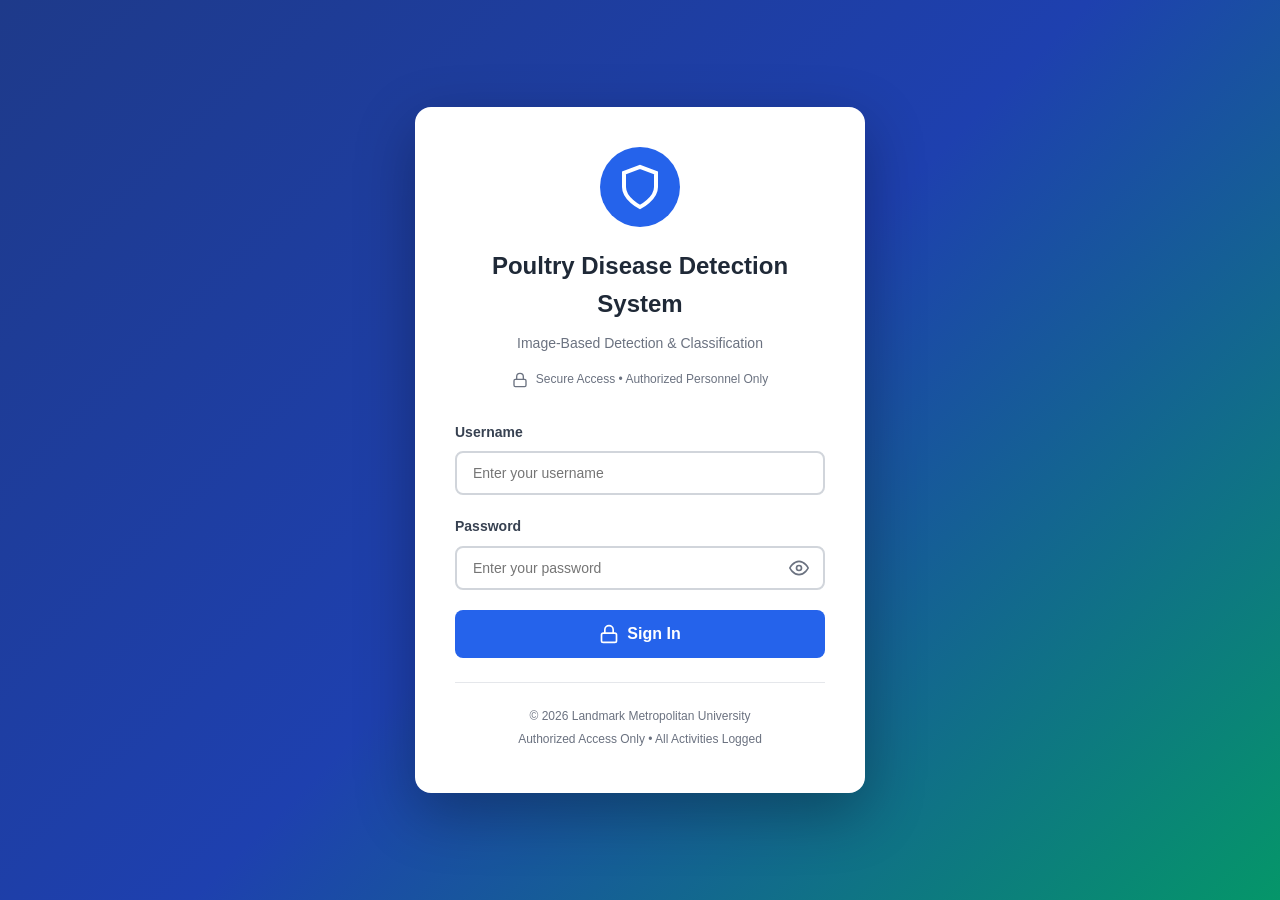
==== index.html @ 33c9f05f "Add files via upload" ====
<!DOCTYPE html>
<html lang="en">
<head>
    <meta charset="UTF-8">
    <meta name="viewport" content="width=device-width, initial-scale=1.0">
    <title>Poultry Disease Detection System - Login</title>
    <link rel="stylesheet" href="styles.css">
</head>
<body>
    <div class="login-container">
        <div class="login-box">
            <div class="login-header">
                <div class="logo-circle">
                    <svg width="48" height="48" viewBox="0 0 24 24" fill="none" stroke="currentColor" stroke-width="2">
                        <path d="M12 22s8-4 8-10V5l-8-3-8 3v7c0 6 8 10 8 10z"></path>
                    </svg>
                </div>
                <h1>Poultry Disease Detection System</h1>
                <p class="subtitle">Image-Based Detection & Classification</p>
                <div class="secure-badge">
                    <svg width="16" height="16" viewBox="0 0 24 24" fill="none" stroke="currentColor" stroke-width="2">
                        <rect x="3" y="11" width="18" height="11" rx="2" ry="2"></rect>
                        <path d="M7 11V7a5 5 0 0 1 10 0v4"></path>
                    </svg>
                    <span>Secure Access • Authorized Personnel Only</span>
                </div>
            </div>

            <form id="loginForm" class="login-form">
                <div class="form-group">
                    <label for="username">Username</label>
                    <input 
                        type="text" 
                        id="username" 
                        name="username" 
                        placeholder="Enter your username" 
                        required
                    />
                </div>

                <div class="form-group">
                    <label for="password">Password</label>
                    <div class="password-input">
                        <input 
                            type="password" 
                            id="password" 
                            name="password" 
                            placeholder="Enter your password" 
                            required
                        />
                        <button type="button" class="toggle-password" id="togglePassword">
                            <svg id="eyeIcon" width="20" height="20" viewBox="0 0 24 24" fill="none" stroke="currentColor" stroke-width="2">
                                <path d="M1 12s4-8 11-8 11 8 11 8-4 8-11 8-11-8-11-8z"></path>
                                <circle cx="12" cy="12" r="3"></circle>
                            </svg>
                        </button>
                    </div>
                </div>

                <div id="errorMessage" class="error-message" style="display: none;">
                    <svg width="20" height="20" viewBox="0 0 24 24" fill="none" stroke="currentColor" stroke-width="2">
                        <circle cx="12" cy="12" r="10"></circle>
                        <line x1="12" y1="8" x2="12" y2="12"></line>
                        <line x1="12" y1="16" x2="12.01" y2="16"></line>
                    </svg>
                    <span id="errorText">Invalid username or password</span>
                </div>

                <button type="submit" class="login-button">
                    <svg width="20" height="20" viewBox="0 0 24 24" fill="none" stroke="currentColor" stroke-width="2">
                        <rect x="3" y="11" width="18" height="11" rx="2" ry="2"></rect>
                        <path d="M7 11V7a5 5 0 0 1 10 0v4"></path>
                    </svg>
                    Sign In
                </button>
            </form>

            <div class="login-footer">
                <p>© 2026 Landmark Metropolitan University</p>
                <p>Authorized Access Only • All Activities Logged</p>
            </div>
        </div>
    </div>

    <script src="app.js"></script>
</body>
</html>
---- styles.css ----
/* Reset and Base Styles */
* {
    margin: 0;
    padding: 0;
    box-sizing: border-box;
}

body {
    font-family: -apple-system, BlinkMacSystemFont, 'Segoe UI', Roboto, 'Helvetica Neue', Arial, sans-serif;
    line-height: 1.6;
    color: #333;
    background-color: #f5f5f5;
}

/* Login Page Styles */
.login-container {
    min-height: 100vh;
    display: flex;
    align-items: center;
    justify-content: center;
    background: linear-gradient(135deg, #1e3a8a 0%, #1e40af 50%, #059669 100%);
    padding: 20px;
}

.login-box {
    background: white;
    border-radius: 16px;
    box-shadow: 0 20px 60px rgba(0, 0, 0, 0.3);
    max-width: 450px;
    width: 100%;
    padding: 40px;
}

.login-header {
    text-align: center;
    margin-bottom: 32px;
}

.logo-circle {
    width: 80px;
    height: 80px;
    background: #2563eb;
    border-radius: 50%;
    display: flex;
    align-items: center;
    justify-content: center;
    margin: 0 auto 20px;
    color: white;
}

.login-header h1 {
    font-size: 24px;
    font-weight: 700;
    color: #1f2937;
    margin-bottom: 8px;
}

.subtitle {
    color: #6b7280;
    font-size: 14px;
    margin-bottom: 16px;
}

.secure-badge {
    display: flex;
    align-items: center;
    justify-content: center;
    gap: 8px;
    color: #6b7280;
    font-size: 12px;
}

.secure-badge svg {
    color: #6b7280;
}

.login-form {
    margin-bottom: 24px;
}

.form-group {
    margin-bottom: 20px;
}

.form-group label {
    display: block;
    font-size: 14px;
    font-weight: 600;
    color: #374151;
    margin-bottom: 8px;
}

.form-group input {
    width: 100%;
    padding: 12px 16px;
    border: 2px solid #d1d5db;
    border-radius: 8px;
    font-size: 14px;
    transition: all 0.3s;
}

.form-group input:focus {
    outline: none;
    border-color: #2563eb;
}

.password-input {
    position: relative;
}

.toggle-password {
    position: absolute;
    right: 12px;
    top: 50%;
    transform: translateY(-50%);
    background: none;
    border: none;
    cursor: pointer;
    color: #6b7280;
    padding: 4px;
    display: flex;
    align-items: center;
}

.toggle-password:hover {
    color: #374151;
}

.error-message {
    background: #fef2f2;
    border-left: 4px solid #ef4444;
    padding: 12px;
    border-radius: 8px;
    display: flex;
    align-items: center;
    gap: 8px;
    margin-bottom: 20px;
}

.error-message svg {
    color: #ef4444;
    flex-shrink: 0;
}

.error-message span {
    color: #b91c1c;
    font-size: 14px;
    font-weight: 600;
}

.login-button {
    width: 100%;
    padding: 14px;
    background: #2563eb;
    color: white;
    border: none;
    border-radius: 8px;
    font-size: 16px;
    font-weight: 600;
    cursor: pointer;
    display: flex;
    align-items: center;
    justify-content: center;
    gap: 8px;
    transition: background 0.3s;
}

.login-button:hover {
    background: #1d4ed8;
}

.login-footer {
    text-align: center;
    padding-top: 24px;
    border-top: 1px solid #e5e7eb;
    color: #6b7280;
    font-size: 12px;
}

.login-footer p {
    margin-bottom: 4px;
}

/* Dashboard Styles */
.dashboard {
    min-height: 100vh;
    display: flex;
    flex-direction: column;
}

.top-nav {
    background: white;
    border-bottom: 1px solid #e5e7eb;
    box-shadow: 0 1px 3px rgba(0, 0, 0, 0.1);
}

.nav-container {
    max-width: 1400px;
    margin: 0 auto;
    padding: 16px 24px;
    display: flex;
    align-items: center;
    justify-content: space-between;
}

.nav-brand {
    display: flex;
    align-items: center;
    gap: 16px;
}

.nav-logo {
    width: 40px;
    height: 40px;
    color: #2563eb;
}

.nav-brand h1 {
    font-size: 18px;
    font-weight: 700;
    color: #1f2937;
}

.nav-brand p {
    font-size: 13px;
    color: #6b7280;
}

.nav-actions {
    display: flex;
    align-items: center;
    gap: 12px;
}

.nav-user {
    display: flex;
    align-items: center;
    gap: 8px;
    background: #f3f4f6;
    padding: 8px 16px;
    border-radius: 8px;
}

.nav-user svg {
    color: #6b7280;
    width: 20px;
    height: 20px;
}

.nav-user span {
    font-size: 14px;
    font-weight: 600;
    color: #374151;
}

.logout-btn {
    display: flex;
    align-items: center;
    gap: 8px;
    padding: 10px 20px;
    background: #ef4444;
    color: white;
    border: none;
    border-radius: 8px;
    font-size: 14px;
    font-weight: 600;
    cursor: pointer;
    transition: background 0.3s;
}

.logout-btn:hover {
    background: #dc2626;
}

.logout-btn svg {
    width: 16px;
    height: 16px;
}

.main-content {
    max-width: 1400px;
    margin: 0 auto;
    padding: 24px;
    width: 100%;
}

.page-header {
    background: linear-gradient(135deg, #2563eb 0%, #1d4ed8 100%);
    color: white;
    padding: 32px;
    border-radius: 12px;
    margin-bottom: 24px;
    box-shadow: 0 4px 6px rgba(0, 0, 0, 0.1);
}

.page-header.admin {
    background: linear-gradient(135deg, #7c3aed 0%, #6d28d9 100%);
}

.page-header.farmer {
    background: linear-gradient(135deg, #059669 0%, #047857 100%);
}

.page-header h1 {
    font-size: 32px;
    font-weight: 700;
    margin-bottom: 8px;
}

.page-header p {
    font-size: 14px;
    opacity: 0.9;
}

.stats-grid {
    display: grid;
    grid-template-columns: repeat(auto-fit, minmax(250px, 1fr));
    gap: 20px;
    margin-bottom: 24px;
}

.stat-card {
    background: white;
    padding: 24px;
    border-radius: 12px;
    box-shadow: 0 1px 3px rgba(0, 0, 0, 0.1);
    border-left: 4px solid;
}

.stat-card.blue { border-left-color: #2563eb; }
.stat-card.green { border-left-color: #059669; }
.stat-card.red { border-left-color: #ef4444; }
.stat-card.purple { border-left-color: #7c3aed; }
.stat-card.orange { border-left-color: #f59e0b; }

.stat-header {
    display: flex;
    justify-content: space-between;
    align-items: center;
    margin-bottom: 12px;
}

.stat-icon {
    width: 32px;
    height: 32px;
}

.stat-icon.blue { color: #2563eb; }
.stat-icon.green { color: #059669; }
.stat-icon.red { color: #ef4444; }
.stat-icon.purple { color: #7c3aed; }
.stat-icon.orange { color: #f59e0b; }

.stat-label {
    font-size: 12px;
    color: #6b7280;
}

.stat-value {
    font-size: 36px;
    font-weight: 700;
    color: #1f2937;
    margin-bottom: 4px;
}

.stat-description {
    font-size: 13px;
    color: #6b7280;
}

.card {
    background: white;
    border-radius: 12px;
    box-shadow: 0 1px 3px rgba(0, 0, 0, 0.1);
    padding: 24px;
    margin-bottom: 24px;
}

.card-header {
    display: flex;
    justify-content: space-between;
    align-items: center;
    margin-bottom: 20px;
}

.card-title {
    font-size: 20px;
    font-weight: 700;
    color: #1f2937;
    display: flex;
    align-items: center;
    gap: 8px;
}

.card-title svg {
    width: 24px;
    height: 24px;
    color: #2563eb;
}

.btn {
    padding: 10px 20px;
    border: none;
    border-radius: 8px;
    font-size: 14px;
    font-weight: 600;
    cursor: pointer;
    display: inline-flex;
    align-items: center;
    gap: 8px;
    transition: all 0.3s;
}

.btn svg {
    width: 16px;
    height: 16px;
}

.btn-primary {
    background: #2563eb;
    color: white;
}

.btn-primary:hover {
    background: #1d4ed8;
}

.btn-success {
    background: #059669;
    color: white;
}

.btn-success:hover {
    background: #047857;
}

.btn-danger {
    background: #ef4444;
    color: white;
}

.btn-danger:hover {
    background: #dc2626;
}

.btn-secondary {
    background: #6b7280;
    color: white;
}

.btn-secondary:hover {
    background: #4b5563;
}

.table-container {
    overflow-x: auto;
}

table {
    width: 100%;
    border-collapse: collapse;
}

thead {
    background: #f9fafb;
}

th {
    padding: 12px 16px;
    text-align: left;
    font-size: 12px;
    font-weight: 600;
    color: #6b7280;
    text-transform: uppercase;
    border-bottom: 2px solid #e5e7eb;
}

td {
    padding: 16px;
    border-bottom: 1px solid #e5e7eb;
    font-size: 14px;
    color: #374151;
}

tr:hover {
    background: #f9fafb;
}

.badge {
    display: inline-block;
    padding: 4px 12px;
    border-radius: 12px;
    font-size: 12px;
    font-weight: 600;
}

.badge.success {
    background: #d1fae5;
    color: #065f46;
}

.badge.warning {
    background: #fef3c7;
    color: #92400e;
}

.badge.danger {
    background: #fee2e2;
    color: #991b1b;
}

.badge.info {
    background: #dbeafe;
    color: #1e40af;
}

.badge.purple {
    background: #ede9fe;
    color: #5b21b6;
}

.action-buttons {
    display: flex;
    gap: 8px;
}

.icon-btn {
    background: none;
    border: none;
    cursor: pointer;
    padding: 4px;
    border-radius: 4px;
    transition: background 0.3s;
}

.icon-btn:hover {
    background: #f3f4f6;
}

.icon-btn svg {
    width: 18px;
    height: 18px;
}

.icon-btn.edit svg {
    color: #2563eb;
}

.icon-btn.delete svg {
    color: #ef4444;
}

/* Modal Styles */
.modal {
    display: none;
    position: fixed;
    top: 0;
    left: 0;
    width: 100%;
    height: 100%;
    background: rgba(0, 0, 0, 0.5);
    z-index: 1000;
    align-items: center;
    justify-content: center;
}

.modal.active {
    display: flex;
}

.modal-content {
    background: white;
    border-radius: 12px;
    padding: 32px;
    max-width: 600px;
    width: 90%;
    max-height: 90vh;
    overflow-y: auto;
}

.modal-header {
    display: flex;
    justify-content: space-between;
    align-items: center;
    margin-bottom: 24px;
}

.modal-header h2 {
    font-size: 24px;
    font-weight: 700;
    color: #1f2937;
}

.close-modal {
    background: none;
    border: none;
    cursor: pointer;
    padding: 4px;
    color: #6b7280;
}

.close-modal:hover {
    color: #374151;
}

.close-modal svg {
    width: 24px;
    height: 24px;
}

.form-grid {
    display: grid;
    grid-template-columns: repeat(2, 1fr);
    gap: 16px;
    margin-bottom: 24px;
}

.form-group.full-width {
    grid-column: 1 / -1;
}

.modal-footer {
    display: flex;
    justify-content: flex-end;
    gap: 12px;
    margin-top: 24px;
}

/* Tab Styles */
.tabs {
    display: flex;
    gap: 16px;
    border-bottom: 2px solid #e5e7eb;
    margin-bottom: 24px;
}

.tab {
    padding: 12px 24px;
    background: none;
    border: none;
    font-size: 15px;
    font-weight: 600;
    color: #6b7280;
    cursor: pointer;
    border-bottom: 3px solid transparent;
    transition: all 0.3s;
}

.tab.active {
    color: #2563eb;
    border-bottom-color: #2563eb;
}

.tab-content {
    display: none;
}

.tab-content.active {
    display: block;
}

/* Empty State */
.empty-state {
    text-align: center;
    padding: 60px 20px;
    color: #6b7280;
}

.empty-state svg {
    width: 64px;
    height: 64px;
    margin: 0 auto 16px;
    opacity: 0.3;
}

.empty-state p {
    font-size: 16px;
    margin-bottom: 8px;
}

.empty-state small {
    font-size: 14px;
}

/* Responsive */
@media (max-width: 768px) {
    .stats-grid {
        grid-template-columns: 1fr;
    }

    .form-grid {
        grid-template-columns: 1fr;
    }

    .nav-container {
        flex-direction: column;
        gap: 12px;
    }

    .card-header {
        flex-direction: column;
        align-items: flex-start;
        gap: 12px;
    }
}

/* Utility Classes */
.text-center {
    text-align: center;
}

.mb-0 { margin-bottom: 0; }
.mb-1 { margin-bottom: 8px; }
.mb-2 { margin-bottom: 16px; }
.mb-3 { margin-bottom: 24px; }

.mt-0 { margin-top: 0; }
.mt-1 { margin-top: 8px; }
.mt-2 { margin-top: 16px; }
.mt-3 { margin-top: 24px; }

.hidden {
    display: none !important;
}

/* Farmer Dashboard Specific */
.next-scan-info {
    background: rgba(255, 255, 255, 0.15);
    padding: 16px 24px;
    border-radius: 12px;
    text-align: right;
}

.alert-banner {
    background: linear-gradient(135deg, #dc2626 0%, #ef4444 100%);
    color: white;
    padding: 20px 24px;
    border-radius: 12px;
    margin-bottom: 24px;
    box-shadow: 0 4px 6px rgba(0, 0, 0, 0.1);
    animation: slideDown 0.3s ease;
}

@keyframes slideDown {
    from {
        opacity: 0;
        transform: translateY(-20px);
    }
    to {
        opacity: 1;
        transform: translateY(0);
    }
}

@keyframes pulse {
    0%, 100% {
        opacity: 1;
    }
    50% {
        opacity: 0.5;
    }
}

/* Camera Feed Styles */
.camera-container {
    position: relative;
    background: #000;
    border-radius: 8px;
    overflow: hidden;
    aspect-ratio: 16/9;
    margin-bottom: 16px;
}

.camera-placeholder {
    display: flex;
    flex-direction: column;
    align-items: center;
    justify-content: center;
    height: 100%;
    color: #6b7280;
    padding: 40px;
    text-align: center;
}

.camera-placeholder svg {
    margin-bottom: 16px;
    opacity: 0.5;
}

.camera-placeholder p {
    margin-bottom: 16px;
    font-size: 16px;
}

.camera-image,
.detection-canvas {
    width: 100%;
    height: 100%;
    object-fit: contain;
}

.detection-canvas {
    position: absolute;
    top: 0;
    left: 0;
}

.camera-info {
    position: absolute;
    top: 16px;
    left: 16px;
    color: white;
    z-index: 10;
}

/* Scan Controls */
.scan-controls {
    margin-bottom: 16px;
}

.button-group {
    display: flex;
    gap: 12px;
}

.btn-large {
    flex: 1;
    padding: 16px 24px;
    font-size: 16px;
}

.scan-progress {
    margin-bottom: 16px;
    padding: 16px;
    background: #f3f4f6;
    border-radius: 8px;
}

.progress-bar {
    width: 100%;
    height: 8px;
    background: #e5e7eb;
    border-radius: 4px;
    overflow: hidden;
    margin-bottom: 12px;
}

.progress-fill {
    height: 100%;
    background: linear-gradient(90deg, #2563eb 0%, #3b82f6 100%);
    width: 0%;
    transition: width 0.3s ease;
    border-radius: 4px;
}

#scanStatus {
    margin: 0;
    font-size: 14px;
    font-weight: 600;
    color: #374151;
    text-align: center;
}

/* Detection Results */
.detection-results {
    padding: 16px;
    background: #f9fafb;
    border-radius: 8px;
}

.detection-stat {
    text-align: center;
    padding: 16px;
    border-radius: 8px;
    border-left: 4px solid;
}

.detection-stat.healthy {
    background: #d1fae5;
    border-left-color: #059669;
}

.detection-stat.coccidiosis {
    background: #fee2e2;
    border-left-color: #ef4444;
}

.detection-stat.salmonella {
    background: #fed7aa;
    border-left-color: #f97316;
}

.detection-stat.other {
    background: #fef3c7;
    border-left-color: #eab308;
}

.detection-label {
    font-size: 12px;
    color: #6b7280;
    margin-bottom: 4px;
    font-weight: 600;
    text-transform: uppercase;
}

.detection-value {
    font-size: 28px;
    font-weight: 700;
    color: #1f2937;
}

/* Notifications List */
.notifications-list {
    max-height: 500px;
    overflow-y: auto;
}

.notification-item {
    padding: 16px;
    border-bottom: 1px solid #e5e7eb;
    cursor: pointer;
    transition: background 0.2s;
}

.notification-item:hover {
    background: #f9fafb;
}

.notification-item:last-child {
    border-bottom: none;
}

.notification-item.unread {
    background: #eff6ff;
    border-left: 4px solid #2563eb;
}

.notification-item.critical {
    background: #fef2f2;
    border-left: 4px solid #ef4444;
}

.notification-item.warning {
    background: #fffbeb;
    border-left: 4px solid #f59e0b;
}

.notification-header {
    display: flex;
    justify-content: space-between;
    align-items: start;
    margin-bottom: 8px;
}

.notification-title {
    font-weight: 700;
    font-size: 14px;
    color: #1f2937;
}

.notification-time {
    font-size: 12px;
    color: #6b7280;
}

.notification-message {
    font-size: 13px;
    color: #4b5563;
    margin-bottom: 8px;
}

.notification-meta {
    display: flex;
    gap: 16px;
    font-size: 12px;
    color: #6b7280;
}

.vet-response {
    margin-top: 12px;
    padding: 12px;
    background: #dbeafe;
    border-radius: 6px;
    border-left: 3px solid #2563eb;
}

.vet-response-header {
    font-weight: 700;
    font-size: 12px;
    color: #1e40af;
    margin-bottom: 4px;
}

.vet-response-text {
    font-size: 13px;
    color: #1e3a8a;
}

/* Responsive adjustments */
@media (max-width: 1024px) {
    .main-content > div[style*="grid-template-columns: 2fr 1fr"] {
        grid-template-columns: 1fr !important;
    }
}

select {
    width: 100%;
    padding: 12px 16px;
    border: 2px solid #d1d5db;
    border-radius: 8px;
    font-size: 14px;
    transition: all 0.3s;
    background: white;
}

select:focus {
    outline: none;
    border-color: #2563eb;
}
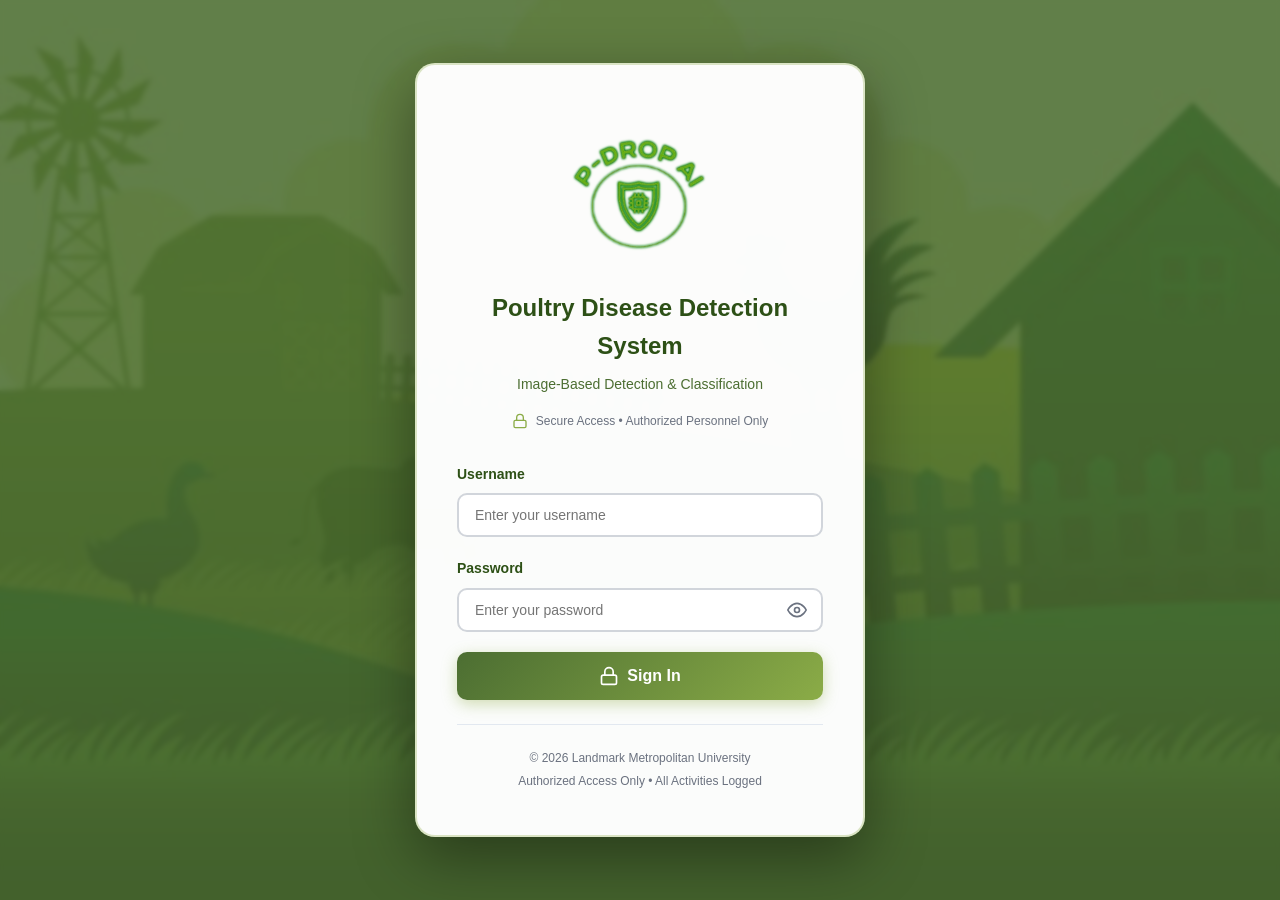
==== commit f7820000: "doen" ====
--- a/index.html
+++ b/index.html
@@ -11,9 +11,7 @@
         <div class="login-box">
             <div class="login-header">
                 <div class="logo-circle">
-                    <svg width="48" height="48" viewBox="0 0 24 24" fill="none" stroke="currentColor" stroke-width="2">
-                        <path d="M12 22s8-4 8-10V5l-8-3-8 3v7c0 6 8 10 8 10z"></path>
-                    </svg>
+                    <img src="logo/logo.png" alt="">
                 </div>
                 <h1>Poultry Disease Detection System</h1>
                 <p class="subtitle">Image-Based Detection & Classification</p>
--- a/styles.css
+++ b/styles.css
@@ -8,8 +8,9 @@
 body {
     font-family: -apple-system, BlinkMacSystemFont, 'Segoe UI', Roboto, 'Helvetica Neue', Arial, sans-serif;
     line-height: 1.6;
-    color: #333;
-    background-color: #f5f5f5;
+    color: #2d3748;
+    background: #f7fafc;
+    min-height: 100vh;
 }
 
 /* Login Page Styles */
@@ -18,17 +19,32 @@
     display: flex;
     align-items: center;
     justify-content: center;
-    background: linear-gradient(135deg, #1e3a8a 0%, #1e40af 50%, #059669 100%);
+    background: url('background/back1.JPG') center center / cover no-repeat;
+    position: relative;
     padding: 20px;
 }
 
+.login-container::before {
+    content: '';
+    position: absolute;
+    top: 0;
+    left: 0;
+    right: 0;
+    bottom: 0;
+    background: rgba(76, 110, 50, 0.85);
+    backdrop-filter: blur(2px);
+}
+
 .login-box {
-    background: white;
-    border-radius: 16px;
-    box-shadow: 0 20px 60px rgba(0, 0, 0, 0.3);
+    background: rgba(255, 255, 255, 0.98);
+    border-radius: 20px;
+    box-shadow: 0 20px 60px rgba(0, 0, 0, 0.4);
     max-width: 450px;
     width: 100%;
     padding: 40px;
+    position: relative;
+    z-index: 1;
+    border: 2px solid rgba(139, 172, 71, 0.3);
 }
 
 .login-header {
@@ -37,26 +53,23 @@
 }
 
 .logo-circle {
-    width: 80px;
-    height: 80px;
-    background: #2563eb;
-    border-radius: 50%;
-    display: flex;
-    align-items: center;
-    justify-content: center;
-    margin: 0 auto 20px;
-    color: white;
-}
+    img{
+     height: 11em;
+     width: 11em;
+     filter: drop-shadow(0 0 1px green)
+             drop-shadow(0 0 1px green);
+    }
+ }
 
 .login-header h1 {
     font-size: 24px;
     font-weight: 700;
-    color: #1f2937;
+    color: #2d5016;
     margin-bottom: 8px;
 }
 
 .subtitle {
-    color: #6b7280;
+    color: #4c6e32;
     font-size: 14px;
     margin-bottom: 16px;
 }
@@ -71,7 +84,7 @@
 }
 
 .secure-badge svg {
-    color: #6b7280;
+    color: #8bac47;
 }
 
 .login-form {
@@ -86,7 +99,7 @@
     display: block;
     font-size: 14px;
     font-weight: 600;
-    color: #374151;
+    color: #2d5016;
     margin-bottom: 8px;
 }
 
@@ -94,14 +107,15 @@
     width: 100%;
     padding: 12px 16px;
     border: 2px solid #d1d5db;
-    border-radius: 8px;
+    border-radius: 10px;
     font-size: 14px;
     transition: all 0.3s;
 }
 
 .form-group input:focus {
     outline: none;
-    border-color: #2563eb;
+    border-color: #8bac47;
+    box-shadow: 0 0 0 3px rgba(139, 172, 71, 0.1);
 }
 
 .password-input {
@@ -123,12 +137,12 @@
 }
 
 .toggle-password:hover {
-    color: #374151;
+    color: #2d3748;
 }
 
 .error-message {
-    background: #fef2f2;
-    border-left: 4px solid #ef4444;
+    background: #fff5f5;
+    border-left: 4px solid #fc8181;
     padding: 12px;
     border-radius: 8px;
     display: flex;
@@ -138,12 +152,12 @@
 }
 
 .error-message svg {
-    color: #ef4444;
+    color: #fc8181;
     flex-shrink: 0;
 }
 
 .error-message span {
-    color: #b91c1c;
+    color: #c53030;
     font-size: 14px;
     font-weight: 600;
 }
@@ -151,10 +165,10 @@
 .login-button {
     width: 100%;
     padding: 14px;
-    background: #2563eb;
+    background: linear-gradient(135deg, #4c6e32 0%, #8bac47 100%);
     color: white;
     border: none;
-    border-radius: 8px;
+    border-radius: 10px;
     font-size: 16px;
     font-weight: 600;
     cursor: pointer;
@@ -162,17 +176,19 @@
     align-items: center;
     justify-content: center;
     gap: 8px;
-    transition: background 0.3s;
+    transition: all 0.3s;
+    box-shadow: 0 4px 15px rgba(139, 172, 71, 0.4);
 }
 
 .login-button:hover {
-    background: #1d4ed8;
+    transform: translateY(-2px);
+    box-shadow: 0 6px 20px rgba(139, 172, 71, 0.5);
 }
 
 .login-footer {
     text-align: center;
     padding-top: 24px;
-    border-top: 1px solid #e5e7eb;
+    border-top: 1px solid #e2e8f0;
     color: #6b7280;
     font-size: 12px;
 }
@@ -186,12 +202,13 @@
     min-height: 100vh;
     display: flex;
     flex-direction: column;
+    background: linear-gradient(to bottom, #f8f9fa 0%, #e9f0e5 100%);
 }
 
 .top-nav {
-    background: white;
-    border-bottom: 1px solid #e5e7eb;
-    box-shadow: 0 1px 3px rgba(0, 0, 0, 0.1);
+    background: linear-gradient(135deg, #4c6e32 0%, #5d8337 100%);
+    box-shadow: 0 2px 10px rgba(0, 0, 0, 0.1);
+    border-bottom: 3px solid #8bac47;
 }
 
 .nav-container {
@@ -212,18 +229,18 @@
 .nav-logo {
     width: 40px;
     height: 40px;
-    color: #2563eb;
+    color: #d4e157;
 }
 
 .nav-brand h1 {
     font-size: 18px;
     font-weight: 700;
-    color: #1f2937;
+    color: white;
 }
 
 .nav-brand p {
     font-size: 13px;
-    color: #6b7280;
+    color: rgba(255, 255, 255, 0.9);
 }
 
 .nav-actions {
@@ -236,13 +253,14 @@
     display: flex;
     align-items: center;
     gap: 8px;
-    background: #f3f4f6;
+    background: rgba(255, 255, 255, 0.15);
     padding: 8px 16px;
-    border-radius: 8px;
+    border-radius: 10px;
+    backdrop-filter: blur(10px);
 }
 
 .nav-user svg {
-    color: #6b7280;
+    color: #d4e157;
     width: 20px;
     height: 20px;
 }
@@ -250,7 +268,7 @@
 .nav-user span {
     font-size: 14px;
     font-weight: 600;
-    color: #374151;
+    color: white;
 }
 
 .logout-btn {
@@ -258,18 +276,20 @@
     align-items: center;
     gap: 8px;
     padding: 10px 20px;
-    background: #ef4444;
+    background: #dc3545;
     color: white;
     border: none;
-    border-radius: 8px;
+    border-radius: 10px;
     font-size: 14px;
     font-weight: 600;
     cursor: pointer;
-    transition: background 0.3s;
+    transition: all 0.3s;
 }
 
 .logout-btn:hover {
-    background: #dc2626;
+    background: #c82333;
+    transform: translateY(-1px);
+    box-shadow: 0 4px 12px rgba(220, 53, 69, 0.3);
 }
 
 .logout-btn svg {
@@ -285,31 +305,49 @@
 }
 
 .page-header {
-    background: linear-gradient(135deg, #2563eb 0%, #1d4ed8 100%);
+    background: linear-gradient(135deg, #4c6e32 0%, #6d9138 100%);
     color: white;
     padding: 32px;
-    border-radius: 12px;
+    border-radius: 16px;
     margin-bottom: 24px;
-    box-shadow: 0 4px 6px rgba(0, 0, 0, 0.1);
+    box-shadow: 0 4px 20px rgba(76, 110, 50, 0.3);
+    position: relative;
+    overflow: hidden;
+}
+
+.page-header::before {
+    content: '';
+    position: absolute;
+    top: -50%;
+    right: -10%;
+    width: 400px;
+    height: 400px;
+    background: url('background/back1.JPG') center center / cover no-repeat;
+    opacity: 0.15;
+    border-radius: 50%;
 }
 
 .page-header.admin {
-    background: linear-gradient(135deg, #7c3aed 0%, #6d28d9 100%);
+    background: linear-gradient(135deg, #5d8337 0%, #7aa83f 100%);
 }
 
 .page-header.farmer {
-    background: linear-gradient(135deg, #059669 0%, #047857 100%);
+    background: linear-gradient(135deg, #4c6e32 0%, #6d9138 100%);
 }
 
 .page-header h1 {
     font-size: 32px;
     font-weight: 700;
     margin-bottom: 8px;
+    position: relative;
+    z-index: 1;
 }
 
 .page-header p {
     font-size: 14px;
-    opacity: 0.9;
+    opacity: 0.95;
+    position: relative;
+    z-index: 1;
 }
 
 .stats-grid {
@@ -322,15 +360,21 @@
 .stat-card {
     background: white;
     padding: 24px;
-    border-radius: 12px;
-    box-shadow: 0 1px 3px rgba(0, 0, 0, 0.1);
+    border-radius: 16px;
+    box-shadow: 0 2px 10px rgba(0, 0, 0, 0.08);
     border-left: 4px solid;
-}
-
-.stat-card.blue { border-left-color: #2563eb; }
-.stat-card.green { border-left-color: #059669; }
-.stat-card.red { border-left-color: #ef4444; }
-.stat-card.purple { border-left-color: #7c3aed; }
+    transition: all 0.3s;
+}
+
+.stat-card:hover {
+    transform: translateY(-4px);
+    box-shadow: 0 8px 20px rgba(0, 0, 0, 0.12);
+}
+
+.stat-card.blue { border-left-color: #5d8337; }
+.stat-card.green { border-left-color: #8bac47; }
+.stat-card.red { border-left-color: #dc3545; }
+.stat-card.purple { border-left-color: #7aa83f; }
 .stat-card.orange { border-left-color: #f59e0b; }
 
 .stat-header {
@@ -345,21 +389,24 @@
     height: 32px;
 }
 
-.stat-icon.blue { color: #2563eb; }
-.stat-icon.green { color: #059669; }
-.stat-icon.red { color: #ef4444; }
-.stat-icon.purple { color: #7c3aed; }
+.stat-icon.blue { color: #5d8337; }
+.stat-icon.green { color: #8bac47; }
+.stat-icon.red { color: #dc3545; }
+.stat-icon.purple { color: #7aa83f; }
 .stat-icon.orange { color: #f59e0b; }
 
 .stat-label {
     font-size: 12px;
     color: #6b7280;
+    text-transform: uppercase;
+    font-weight: 600;
+    letter-spacing: 0.5px;
 }
 
 .stat-value {
     font-size: 36px;
     font-weight: 700;
-    color: #1f2937;
+    color: #2d3748;
     margin-bottom: 4px;
 }
 
@@ -370,8 +417,8 @@
 
 .card {
     background: white;
-    border-radius: 12px;
-    box-shadow: 0 1px 3px rgba(0, 0, 0, 0.1);
+    border-radius: 16px;
+    box-shadow: 0 2px 10px rgba(0, 0, 0, 0.08);
     padding: 24px;
     margin-bottom: 24px;
 }
@@ -381,12 +428,14 @@
     justify-content: space-between;
     align-items: center;
     margin-bottom: 20px;
+    padding-bottom: 16px;
+    border-bottom: 2px solid #f7fafc;
 }
 
 .card-title {
     font-size: 20px;
     font-weight: 700;
-    color: #1f2937;
+    color: #2d3748;
     display: flex;
     align-items: center;
     gap: 8px;
@@ -395,13 +444,13 @@
 .card-title svg {
     width: 24px;
     height: 24px;
-    color: #2563eb;
+    color: #6d9138;
 }
 
 .btn {
     padding: 10px 20px;
     border: none;
-    border-radius: 8px;
+    border-radius: 10px;
     font-size: 14px;
     font-weight: 600;
     cursor: pointer;
@@ -417,30 +466,33 @@
 }
 
 .btn-primary {
-    background: #2563eb;
+    background: linear-gradient(135deg, #4c6e32 0%, #8bac47 100%);
     color: white;
+    box-shadow: 0 2px 8px rgba(139, 172, 71, 0.3);
 }
 
 .btn-primary:hover {
-    background: #1d4ed8;
+    transform: translateY(-2px);
+    box-shadow: 0 4px 12px rgba(139, 172, 71, 0.4);
 }
 
 .btn-success {
-    background: #059669;
+    background: #8bac47;
     color: white;
 }
 
 .btn-success:hover {
-    background: #047857;
+    background: #7a9b3d;
+    transform: translateY(-1px);
 }
 
 .btn-danger {
-    background: #ef4444;
+    background: #dc3545;
     color: white;
 }
 
 .btn-danger:hover {
-    background: #dc2626;
+    background: #c82333;
 }
 
 .btn-secondary {
@@ -451,30 +503,6 @@
 .btn-secondary:hover {
     background: #4b5563;
 }
-
-.table-container {
-    overflow-x: auto;
-}
-
-table {
-    width: 100%;
-    border-collapse: collapse;
-}
-
-thead {
-    background: #f9fafb;
-}
-
-th {
-    padding: 12px 16px;
-    text-align: left;
-    font-size: 12px;
-    font-weight: 600;
-    color: #6b7280;
-    text-transform: uppercase;
-    border-bottom: 2px solid #e5e7eb;
-}
-
 td {
     padding: 16px;
     border-bottom: 1px solid #e5e7eb;
@@ -1016,4 +1044,113 @@
 select:focus {
     outline: none;
     border-color: #2563eb;
-}+}
+/* Veterinarian-specific styles */
+.page-header.vet {
+    background: linear-gradient(135deg, #7c3aed 0%, #9333ea 100%);
+}
+
+.alert-item {
+    padding: 20px;
+    border: 1px solid #e5e7eb;
+    border-radius: 12px;
+    margin-bottom: 16px;
+    transition: all 0.3s;
+}
+
+.alert-item:hover {
+    box-shadow: 0 4px 12px rgba(0, 0, 0, 0.1);
+}
+
+.alert-item.critical {
+    border-left: 4px solid #ef4444;
+    background: #fef2f2;
+}
+
+.alert-item.warning {
+    border-left: 4px solid #f59e0b;
+    background: #fffbeb;
+}
+
+.alert-item.unread {
+    background: #eff6ff;
+    border-left: 4px solid #3b82f6;
+}
+
+.alert-header {
+    display: flex;
+    justify-content: space-between;
+    align-items: flex-start;
+    margin-bottom: 12px;
+}
+
+.alert-header h3 {
+    font-size: 18px;
+    font-weight: 700;
+    color: #1f2937;
+    margin-bottom: 4px;
+}
+
+.alert-farm {
+    font-size: 14px;
+    color: #6b7280;
+    margin: 0;
+}
+
+.alert-meta {
+    display: flex;
+    gap: 8px;
+    align-items: center;
+}
+
+.alert-body p {
+    margin-bottom: 16px;
+    color: #374151;
+    line-height: 1.6;
+}
+
+.alert-footer {
+    display: flex;
+    justify-content: space-between;
+    align-items: center;
+    margin-top: 16px;
+    padding-top: 16px;
+    border-top: 1px solid #e5e7eb;
+}
+
+.alert-footer small {
+    color: #6b7280;
+}
+
+.btn-sm {
+    padding: 8px 16px;
+    font-size: 13px;
+}
+
+.vet-response {
+    margin-top: 16px;
+    padding: 16px;
+    background: #f0fdf4;
+    border-left: 4px solid #22c55e;
+    border-radius: 8px;
+}
+
+.vet-response strong {
+    color: #166534;
+}
+
+.vet-response p {
+    margin: 8px 0;
+    color: #166534;
+}
+
+.vet-response small {
+    color: #16a34a;
+    font-size: 12px;
+}
+
+/* Teams table */
+.table-container table tr:hover {
+    background: #f9fafb;
+}
+
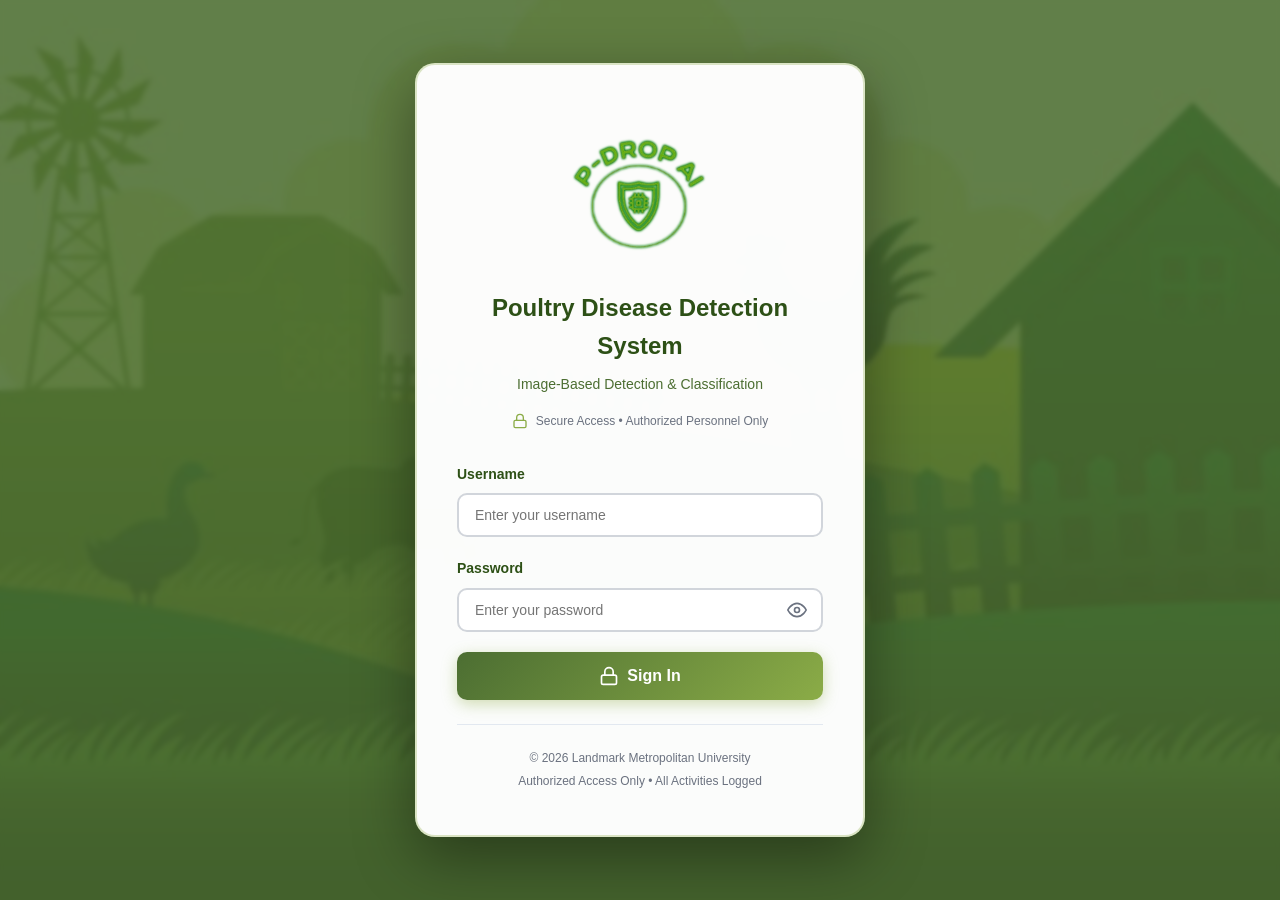
==== commit 26c24840: "MVP Product" ====
--- a/index.html
+++ b/index.html
@@ -80,6 +80,7 @@
         </div>
     </div>
 
+    <script src="notifications.js"></script>
     <script src="app.js"></script>
 </body>
 </html>
--- a/styles.css
+++ b/styles.css
@@ -1154,3 +1154,33 @@
     background: #f9fafb;
 }
 
+
+/* ⭐ Vet Response Notification Styles */
+.notification-item.vet-response-notif {
+    background: linear-gradient(to right, #f0fdf4 0%, #ffffff 100%);
+    border-left: 4px solid #22c55e;
+}
+
+.notification-item.vet-response-notif:hover {
+    background: linear-gradient(to right, #dcfce7 0%, #f9fafb 100%);
+    box-shadow: 0 4px 12px rgba(34, 197, 94, 0.2);
+}
+
+.notification-item {
+    transition: all 0.3s ease;
+    padding: 16px;
+    border-radius: 8px;
+    margin-bottom: 12px;
+    border: 1px solid #e5e7eb;
+}
+
+.notification-item:hover {
+    transform: translateX(4px);
+    box-shadow: 0 4px 12px rgba(0,0,0,0.1);
+}
+
+.notification-item.unread {
+    background: #eff6ff;
+    border-left: 4px solid #3b82f6;
+    font-weight: 500;
+}
